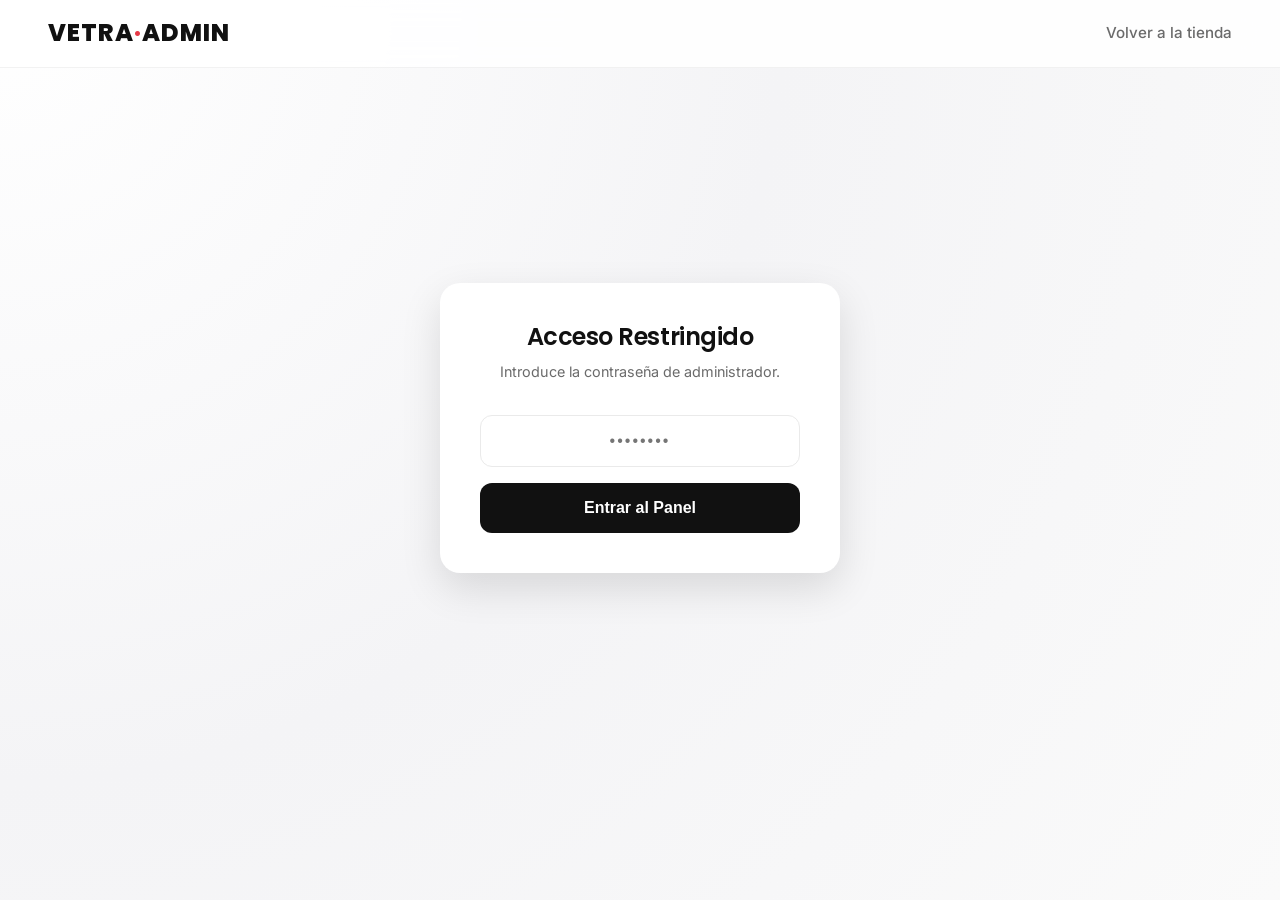
==== admin.html @ 9fa50f70 "Crear admin.html" ====
<!DOCTYPE html>
<html lang="es">
<head>
  <meta charset="UTF-8">
  <meta name="viewport" content="width=device-width, initial-scale=1.0">
  <title>Acceso Seguro — Vetra Shop</title>
  <link rel="preconnect" href="https://fonts.googleapis.com">
  <link rel="preconnect" href="https://fonts.gstatic.com" crossorigin>
  <link href="https://fonts.googleapis.com/css2?family=Inter:wght@400;500;600;700&family=Poppins:wght@500;600;700&display=swap" rel="stylesheet">
  <link rel="stylesheet" href="css/style.css">
  <style>
    .admin-container { max-width: 900px; margin: 2rem auto; padding: 0 1rem; }
    .panel { background: var(--color-superficie); padding: 1.5rem; border-radius: var(--radio-tarjeta); box-shadow: var(--sombra-media); margin-bottom: 2rem; }
    .panel h2 { margin-bottom: 1rem; color: var(--color-primario); }
    .form-grid { display: grid; grid-template-columns: 1fr 1fr; gap: 1rem; }
    .form-group { display: flex; flex-direction: column; gap: 0.4rem; margin-bottom: 1rem; }
    .form-group label { font-weight: 600; font-size: 0.9rem; }
    .form-group input, .form-group select, .form-group textarea { padding: 0.8rem; border: 1px solid var(--color-borde); border-radius: var(--radio-btn); font-family: inherit; font-size: 1rem; width: 100%; }
    .form-group input:focus, .form-group textarea:focus { border-color: var(--color-acento); outline: none; }
    
    .foto-input-group { display: flex; gap: 0.5rem; }
    .foto-input-group input { flex: 1; }
    .foto-input-group select { width: auto; cursor: pointer; font-weight: 600; background-color: #f0f0f0; }
    .preview-container { margin-top: 0.5rem; display: none; align-items: center; gap: 0.5rem; font-size: 0.85rem; color: var(--color-texto-suave); }
    .preview-container img { width: 50px; height: 50px; object-fit: cover; border-radius: 6px; border: 1px solid #ddd; }

    .lista-productos, .lista-categorias { display: flex; flex-direction: column; gap: 1rem; }
    .item-producto, .item-categoria { display: flex; flex-direction: column; gap: 1rem; padding: 1rem; border: 1px solid var(--color-borde); border-radius: var(--radio-btn); background: #fafafa; }
    .item-producto .img-info { display: flex; align-items: center; gap: 1rem; }
    .item-producto img { width: 70px; height: 70px; object-fit: cover; border-radius: 8px; background: #eee; }
    .item-producto .info, .item-categoria .info { flex: 1; }
    .item-producto h3, .item-categoria h3 { font-size: 1rem; margin-bottom: 0.2rem; }
    .item-producto p, .item-categoria p { font-size: 0.85rem; color: var(--color-texto-suave); }
    .acciones-producto { display: flex; gap: 0.5rem; width: 100%; }
    .btn-peligro { flex: 1; background: #ffe5e5; color: #c62828; border: 1px solid #ffcdcd; padding: 0.6rem; border-radius: var(--radio-btn); cursor: pointer; font-weight: 600; font-size: 0.9rem; transition: 0.2s; }
    .btn-editar { flex: 1; background: #e5f0ff; color: #1e40af; border: 1px solid #cddfff; padding: 0.6rem; border-radius: var(--radio-btn); cursor: pointer; font-weight: 600; font-size: 0.9rem; transition: 0.2s; }
    .btn-guardar { background: var(--color-primario); color: #fff; padding: 1rem; border: none; border-radius: var(--radio-btn); font-weight: 600; cursor: pointer; width: 100%; margin-top: 1rem; font-size: 1rem; }
    
    .login-container { display: flex; justify-content: center; align-items: center; min-height: 80vh; }
    .login-box { background: var(--color-superficie); padding: 2.5rem; border-radius: var(--radio-tarjeta); box-shadow: var(--sombra-fuerte); width: 100%; max-width: 400px; text-align: center; }
    .login-box h2 { margin-bottom: 0.5rem; }
    .login-box p { color: var(--color-texto-suave); margin-bottom: 2rem; font-size: 0.9rem; }
    .login-box input { width: 100%; padding: 1rem; border: 1px solid var(--color-borde); border-radius: var(--radio-btn); margin-bottom: 1rem; font-size: 1rem; text-align: center; letter-spacing: 2px; }
    .login-box button { width: 100%; padding: 1rem; background: var(--color-primario); color: #fff; border: none; border-radius: var(--radio-btn); font-weight: 600; cursor: pointer; font-size: 1rem; }
    .login-error { color: var(--color-agotado); font-size: 0.9rem; margin-bottom: 1rem; display: none; }
    
    @media (min-width: 700px) { 
      .form-grid { grid-template-columns: 1fr 1fr; } 
      .item-producto, .item-categoria { flex-direction: row; align-items: center; }
      .acciones-producto { width: auto; flex-direction: row; }
      .btn-peligro, .btn-editar { flex: none; padding: 0.5rem 1rem; }
    }
    @media (max-width: 700px) { .form-grid { grid-template-columns: 1fr; } }
  </style>
</head>
<body style="padding-bottom: 0;">

  <header>
    <h1 class="logo">VETRA<span style="color:var(--color-acento)">·</span>ADMIN</h1>
    <nav>
      <a href="index.html">Volver a la tienda</a>
      <a href="#" id="btn-salir" style="display:none; color: var(--color-agotado);" onclick="cerrarSesion()">Cerrar Sesión</a>
    </nav>
  </header>

  <div id="pantalla-login" class="login-container">
    <div class="login-box">
      <h2>Acceso Restringido</h2>
      <p>Introduce la contraseña de administrador.</p>
      <div id="error-login" class="login-error">Contraseña incorrecta. Intenta de nuevo.</div>
      <input type="password" id="input-password" placeholder="••••••••" onkeypress="if(event.key === 'Enter') verificarPassword()">
      <button onclick="verificarPassword()">Entrar al Panel</button>
    </div>
  </div>

  <main id="pantalla-admin" class="admin-container" style="display: none;">
    
    <!-- SECCIÓN: FORMULARIO PRODUCTO -->
    <div class="panel">
      <h2 id="titulo-formulario">Añadir Nuevo Producto</h2>
      <form id="form-producto">
        <input type="hidden" id="prod-id">
        <div class="form-grid">
          <div class="form-group"><label>Nombre</label><input type="text" id="prod-nombre" required></div>
          <div class="form-grid" style="gap:0.5rem;">
            <div class="form-group"><label>Precio</label><input type="number" step="0.01" id="prod-precio" required></div>
            <div class="form-group"><label>Moneda</label>
              <select id="prod-moneda">
                <option value="USD">USD ($)</option>
                <option value="CUP">CUP (CUP)</option>
              </select>
            </div>
          </div>
        </div>
        
        <div class="form-grid">
          <div class="form-group">
            <label>Categoría</label>
            <select id="prod-categoria"></select>
          </div>
          <div class="form-group"><label>Stock</label><input type="number" id="prod-stock" required></div>
        </div>
        <div class="form-grid">
          <div class="form-group"><label>Etiqueta (opcional)</label><input type="text" id="prod-badge" placeholder="Ej: NUEVO"></div>
          <div class="form-group">
            <label>Estado</label>
            <select id="prod-disponible"><option value="true">Disponible</option><option value="false">Agotado</option></select>
          </div>
        </div>
        
        <div class="form-group">
          <label>Nombre de la foto (sin extensión)</label>
          <div class="foto-input-group">
            <input type="text" id="prod-imgs" placeholder="Ej: blusa-roja" required oninput="actualizarPreview()">
            <select id="prod-extension">
              <option value=".jpg">.jpg</option>
              <option value=".png">.png</option>
              <option value=".jpeg">.jpeg</option>
              <option value=".webp">.webp</option>
              <option value=".gif">.gif</option>
            </select>
          </div>
          <div id="preview-foto" class="preview-container">
            <img id="preview-img" src="" alt="Vista previa">
            <span>Vista previa</span>
          </div>
        </div>

        <div class="form-group"><label>Descripción</label><textarea id="prod-desc" rows="2" required></textarea></div>
        <div class="form-grid">
          <div class="form-group"><label>Tallas (coma)</label><input type="text" id="prod-tallas" placeholder="S, M, L"></div>
          <div class="form-group"><label>Colores (coma)</label><input type="text" id="prod-colores" placeholder="Rojo, Azul"></div>
        </div>
        <button type="submit" class="btn-guardar">Guardar Producto</button>
        <button type="button" id="btn-cancelar" style="display:none; width:100%; margin-top:0.5rem; background:#eee; color:#333; border:none; padding:1rem; border-radius:var(--radio-btn); font-weight:600; cursor:pointer;" onclick="limpiarFormulario()">Cancelar Edición</button>
      </form>
    </div>

    <!-- SECCIÓN: LISTA PRODUCTOS -->
    <div class="panel">
      <h2>Gestionar Catálogo</h2>
      <div id="lista-admin" class="lista-productos"></div>
    </div>

    <!-- SECCIÓN: GESTIONAR CATEGORÍAS (NUEVA) -->
    <div class="panel">
      <h2>Gestionar Categorías</h2>
      <form id="form-categoria" style="display:flex; gap:0.5rem; margin-bottom:1.5rem; flex-wrap:wrap;">
        <input type="hidden" id="cat-id">
        <input type="text" id="cat-nombre" placeholder="Nombre (ej. Comida)" required style="flex:1; min-width:150px; padding:0.8rem; border:1px solid #ccc; border-radius:8px;">
        <input type="text" id="cat-icono" placeholder="Emoji (ej. 🍕)" required style="width:80px; padding:0.8rem; border:1px solid #ccc; border-radius:8px;">
        <button type="submit" style="padding:0.8rem 1.5rem; background:var(--color-primario); color:#fff; border:none; border-radius:8px; font-weight:600; cursor:pointer;">Guardar</button>
        <button type="button" id="btn-cancel-cat" style="display:none; padding:0.8rem; background:#eee; color:#333; border:none; border-radius:8px; font-weight:600; cursor:pointer;" onclick="limpiarCatForm()">X</button>
      </form>
      <div id="lista-categorias" class="lista-categorias"></div>
    </div>

  </main>

  <!-- CONEXIÓN A FIREBASE -->
  <script type="module">
    import { initializeApp } from "https://www.gstatic.com/firebasejs/10.8.0/firebase-app.js";
    import { getDatabase, ref, set, onValue } from "https://www.gstatic.com/firebasejs/10.8.0/firebase-database.js";

    const firebaseConfig = {
      apiKey: "AIzaSyAjuNIn7LCeP6QFIFU2LuELsU6SbdAGFnk",
      authDomain: "vetrashop.firebaseapp.com",
      databaseURL: "https://vetrashop-default-rtdb.firebaseio.com",
      projectId: "vetrashop",
      storageBucket: "vetrashop.firebasestorage.app",
      messagingSenderId: "612577114697",
      appId: "1:612577114697:web:7a9d1a97ae8f4c750f5d98"
    };

    const app = initializeApp(firebaseConfig);
    const db = getDatabase(app);
    const dbProductosRef = ref(db, 'productos');
    const dbCategoriasRef = ref(db, 'categorias'); // Nueva referencia para categorías

    const CLAVE_SECRETA = "Vetra2026!"; 
    const BASE_IMG_URL = "https://raw.githubusercontent.com/vicod339-svg/Vetra/main/img/";

    let productosAdmin = [];
    let categoriasAdmin = [];
    
    const formProd = document.getElementById("form-producto");
    const formCat = document.getElementById("form-categoria");
    const listaProdDiv = document.getElementById("lista-admin");
    const listaCatDiv = document.getElementById("lista-categorias");
    const selectCat = document.getElementById("prod-categoria");
    const inputImgs = document.getElementById("prod-imgs");
    const selectExt = document.getElementById("prod-extension");
    const previewCont = document.getElementById("preview-foto");
    const previewImg = document.getElementById("preview-img");

    window.actualizarPreview = function() {
      const nombre = inputImgs.value.split(",")[0].trim();
      if (nombre === "") { previewCont.style.display = "none"; return; }
      let url = nombre;
      if (!url.startsWith("http")) {
        if (!/\.(jpg|jpeg|png|webp|gif)$/i.test(url)) url += selectExt.value;
        url = BASE_IMG_URL + url;
      }
      previewImg.src = url;
      previewCont.style.display = "flex";
    };
    selectExt.addEventListener("change", actualizarPreview);

    window.verificarPassword = function() {
      if (document.getElementById("input-password").value === CLAVE_SECRETA) {
        sessionStorage.setItem("vetraAdminAuth", "true");
        mostrarPanel();
      } else {
        document.getElementById("error-login").style.display = "block";
      }
    };

    window.cerrarSesion = function() {
      sessionStorage.removeItem("vetraAdminAuth");
      location.reload();
    };

    function mostrarPanel() {
      document.getElementById("pantalla-login").style.display = "none";
      document.getElementById("pantalla-admin").style.display = "block";
      document.getElementById("btn-salir").style.display = "block";
      
      // Escuchar Productos
      onValue(dbProductosRef, (snapshot) => {
        productosAdmin = snapshot.val() || [];
        renderizarListaProd();
      });

      // Escuchar Categorías
      onValue(dbCategoriasRef, (snapshot) => {
        categoriasAdmin = snapshot.val() || [];
        renderizarListaCat();
        actualizarSelectCategorias();
      });
    }

    // ============================================
    // GESTIÓN DE CATEGORÍAS
    // ============================================
    function actualizarSelectCategorias() {
      selectCat.innerHTML = "";
      if (categoriasAdmin.length === 0) {
        selectCat.innerHTML = "<option value=''>Crea una categoría primero</option>";
        return;
      }
      categoriasAdmin.forEach(c => {
        const option = document.createElement("option");
        option.value = c.id;
        option.textContent = c.nombre;
        selectCat.appendChild(option);
      });
    }

    function renderizarListaCat() {
      listaCatDiv.innerHTML = "";
      if (categoriasAdmin.length === 0) {
        listaCatDiv.innerHTML = "<p style='color:#666;'>No hay categorías creadas.</p>";
        return;
      }
      categoriasAdmin.forEach(c => {
        const div = document.createElement("div");
        div.className = "item-categoria";
        div.innerHTML = `
          <div class="info" style="display:flex; align-items:center; gap:10px;">
            <span style="font-size:1.5rem;">${c.icono}</span>
            <div>
              <h3>${c.nombre}</h3>
              <p>ID: ${c.id}</p>
            </div>
          </div>
          <div class="acciones-producto">
            <button class="btn-peligro" onclick="eliminarCategoria('${c.id}')">Eliminar</button>
            <button class="btn-editar" onclick="editarCategoria('${c.id}')">Editar</button>
          </div>
        `;
        listaCatDiv.appendChild(div);
      });
    }

    window.eliminarCategoria = function(id) {
      if (confirm("¿Seguro que quieres eliminar esta categoría? Los productos dentro de ella se ocultarán de la tienda.")) {
        categoriasAdmin = categoriasAdmin.filter(c => c.id !== id);
        set(dbCategoriasRef, categoriasAdmin).catch(e => alert(e.message));
      }
    };

    window.editarCategoria = function(id) {
      const c = categoriasAdmin.find(cat => cat.id === id);
      if (!c) return;
      document.getElementById("cat-id").value = c.id;
      document.getElementById("cat-nombre").value = c.nombre;
      document.getElementById("cat-icono").value = c.icono;
      document.getElementById("btn-cancel-cat").style.display = "block";
    };

    window.limpiarCatForm = function() {
      formCat.reset();
      document.getElementById("cat-id").value = "";
      document.getElementById("btn-cancel-cat").style.display = "none";
    };

    formCat.addEventListener("submit", (e) => {
      e.preventDefault();
      const idEditando = document.getElementById("cat-id").value;
      const nombre = document.getElementById("cat-nombre").value.trim();
      
      // El ID se genera en minúsculas y sin espacios (ej: "Comida Rápida" -> "comidarapida")
      const idGenerado = idEditando ? idEditando : nombre.toLowerCase().replace(/\s+/g, '').normalize("NFD").replace(/[\u0300-\u036f]/g, "");

      const nuevaCat = {
        id: idGenerado,
        nombre: nombre,
        icono: document.getElementById("cat-icono").value.trim()
      };

      if (idEditando) {
        const index = categoriasAdmin.findIndex(c => c.id === idEditando);
        categoriasAdmin[index] = nuevaCat;
      } else {
        // Verificar si ya existe
        if (categoriasAdmin.some(c => c.id === idGenerado)) return alert("Esa categoría ya existe.");
        categoriasAdmin.push(nuevaCat);
      }

      set(dbCategoriasRef, categoriasAdmin).then(() => {
        limpiarCatForm();
        alert("Categoría guardada.");
      }).catch(e => alert(e.message));
    });

    // ============================================
    // GESTIÓN DE PRODUCTOS
    // ============================================
    function renderizarListaProd() {
      listaProdDiv.innerHTML = "";
      if (productosAdmin.length === 0) {
        listaProdDiv.innerHTML = "<p style='text-align:center; color:#666;'>No hay productos. Agrega el primero.</p>";
        return;
      }
      productosAdmin.forEach(p => {
        const div = document.createElement("div");
        div.className = "item-producto";
        div.innerHTML = `
          <div class="img-info">
            <img src="${p.imgs[0]}" alt="${p.nombre}" onerror="this.src='https://via.placeholder.com/70?text=Sin+Foto'">
            <div class="info">
              <h3>${p.nombre}</h3>
              <p>${p.moneda === 'CUP' ? 'CUP ' + p.precio.toFixed(2) : '$' + p.precio.toFixed(2)} — Stock: ${p.stock}</p>
            </div>
          </div>
          <div class="acciones-producto">
            <button class="btn-peligro" onclick="eliminarProducto(${p.id})">Eliminar</button>
            <button class="btn-editar" onclick="editarProducto(${p.id})">Editar</button>
          </div>
        `;
        listaProdDiv.appendChild(div);
      });
    }

    function guardarEnNube() {
      set(dbProductosRef, productosAdmin).catch((error) => alert("Error: " + error.message));
    }

    window.eliminarProducto = function(id) {
      if (confirm("¿Eliminar producto?")) {
        productosAdmin = productosAdmin.filter(p => p.id !== id);
        guardarEnNube();
      }
    };

    window.editarProducto = function(id) {
      const p = productosAdmin.find(prod => prod.id === id);
      if (!p) return;
      document.getElementById("titulo-formulario").textContent = "Editar Producto";
      document.getElementById("prod-id").value = p.id;
      document.getElementById("prod-nombre").value = p.nombre;
      document.getElementById("prod-precio").value = p.precio;
      document.getElementById("prod-moneda").value = p.moneda || "USD"; // Si no tiene, por defecto USD
      document.getElementById("prod-categoria").value = p.categoria;
      document.getElementById("prod-stock").value = p.stock;
      document.getElementById("prod-badge").value = p.badge || "";
      document.getElementById("prod-disponible").value = p.disponible.toString();
      
      let primeraImg = p.imgs[0];
      let nombreLimpio = primeraImg;
      let extDetectada = ".jpg";

      if (primeraImg.startsWith(BASE_IMG_URL)) {
        nombreLimpio = primeraImg.replace(BASE_IMG_URL, "");
        const partes = nombreLimpio.split(".");
        if (partes.length > 1) {
          extDetectada = "." + partes.pop();
          nombreLimpio = partes.join(".");
        }
      }
      
      document.getElementById("prod-imgs").value = nombreLimpio;
      const opcionExt = Array.from(selectExt.options).find(opt => opt.value === extDetectada);
      selectExt.value = opcionExt ? extDetectada : ".jpg";
      actualizarPreview();

      document.getElementById("prod-desc").value = p.descripcion;
      document.getElementById("prod-tallas").value = p.variantes && p.variantes.tallas ? p.variantes.tallas.join(", ") : "";
      document.getElementById("prod-colores").value = p.variantes && p.variantes.colores ? p.variantes.colores.join(", ") : "";
      document.getElementById("btn-cancelar").style.display = "block";
      window.scrollTo({ top: 0, behavior: 'smooth' });
    };

    window.limpiarFormulario = function() {
      formProd.reset();
      document.getElementById("prod-id").value = "";
      document.getElementById("titulo-formulario").textContent = "Añadir Nuevo Producto";
      document.getElementById("btn-cancelar").style.display = "none";
      previewCont.style.display = "none";
      selectExt.value = ".jpg";
    };

    formProd.addEventListener("submit", (e) => {
      e.preventDefault();
      const idEditando = document.getElementById("prod-id").value;
      
      const ext = selectExt.value;
      const nombresImgs = document.getElementById("prod-imgs").value.split(",");
      
      const imgsArray = nombresImgs.map(nombre => {
        let n = nombre.trim();
        if (n === "") return null;
        if (n.startsWith("http")) return n;
        if (!/\.(jpg|jpeg|png|webp|gif)$/i.test(n)) n += ext;
        return BASE_IMG_URL + n;
      }).filter(n => n !== null);

      const tallasArray = document.getElementById("prod-tallas").value.split(",").map(t => t.trim()).filter(t => t !== "");
      const coloresArray = document.getElementById("prod-colores").value.split(",").map(c => c.trim()).filter(c => c !== "");

      const variantes = {};
      if (tallasArray.length > 0) variantes.tallas = tallasArray;
      if (coloresArray.length > 0) variantes.colores = coloresArray;

      const nuevoProducto = {
        id: idEditando ? parseInt(idEditando) : Date.now(),
        nombre: document.getElementById("prod-nombre").value,
        precio: parseFloat(document.getElementById("prod-precio").value),
        moneda: document.getElementById("prod-moneda").value, // GUARDAMOS LA MONEDA
        categoria: document.getElementById("prod-categoria").value,
        stock: parseInt(document.getElementById("prod-stock").value),
        badge: document.getElementById("prod-badge").value.toUpperCase(),
        disponible: document.getElementById("prod-disponible").value === "true",
        imgs: imgsArray,
        descripcion: document.getElementById("prod-desc").value,
        variantes: Object.keys(variantes).length > 0 ? variantes : null
      };

      if (idEditando) {
        const index = productosAdmin.findIndex(p => p.id === parseInt(idEditando));
        productosAdmin[index] = nuevoProducto;
      } else {
        productosAdmin.push(nuevoProducto);
      }

      guardarEnNube();
      limpiarFormulario();
      alert("¡Producto guardado en la nube con éxito!");
    });

    document.addEventListener("DOMContentLoaded", () => {
      if (sessionStorage.getItem("vetraAdminAuth") === "true") mostrarPanel();
    });
  </script>
</body>
</html>
---- css/style.css ----
/* ============================================
   VETRA SHOP — Tema Premium Visual
   ============================================ */

:root {
  --color-primario: #111111;
  --color-acento: #E63946;
  --color-acento-hover: #c92f3b;
  --color-fondo-base: #FAFAFA;
  --color-superficie: #FFFFFF;
  --color-superficie-glass: rgba(255, 255, 255, 0.85);
  --color-borde: #EAEAEA;
  --color-texto-suave: #6B6B6B;
  --color-exito: #2E7D32;
  --color-agotado: #C62828;
  --color-poco-stock: #D97706;
  --color-whatsapp: #25D366;
  --color-whatsapp-hover: #1ebe5b;
  --fuente-titulos: 'Poppins', system-ui, sans-serif;
  --fuente-cuerpo: 'Inter', system-ui, sans-serif;
  --radio-tarjeta: 20px;
  --radio-btn: 12px;
  --sombra-suave: 0 4px 20px rgba(0,0,0,0.04);
  --sombra-media: 0 8px 30px rgba(0,0,0,0.08);
  --sombra-fuerte: 0 15px 40px rgba(0,0,0,0.12);
  --transicion: all 0.3s cubic-bezier(0.25, 0.8, 0.25, 1);
}

* { margin: 0; padding: 0; box-sizing: border-box; }
html { scroll-behavior: smooth; }

body {
  font-family: var(--fuente-cuerpo);
  background: radial-gradient(circle at 0% 0%, #ffffff 0%, #f4f4f6 50%, #fafafa 100%);
  background-attachment: fixed;
  color: var(--color-primario);
  line-height: 1.6;
  -webkit-font-smoothing: antialiased;
  overflow-x: hidden;
  padding-bottom: 65px; /* Reducido para que coincida con el nuevo alto de la barra */
}

h1, h2, h3 { font-family: var(--fuente-titulos); font-weight: 600; line-height: 1.2; letter-spacing: -0.02em; }
a { color: inherit; text-decoration: none; }
img { display: block; max-width: 100%; }

/* BARRA DE ANUNCIOS (Marquesina) */
.marquesina {
  background: var(--color-primario);
  color: #fff;
  overflow: hidden;
  white-space: nowrap;
  padding: 0.6rem 0;
  font-size: 0.85rem;
  font-weight: 500;
  letter-spacing: 0.05em;
  position: relative;
  z-index: 101;
}
.marquesina-contenido { display: inline-block; animation: desplazar 20s linear infinite; }
.marquesina-contenido span { margin: 0 1.5rem; }
@keyframes desplazar { 0% { transform: translateX(0); } 100% { transform: translateX(-50%); } }

/* HEADER SUPERIOR */
header {
  display: flex; justify-content: space-between; align-items: center;
  padding: 1.2rem 3rem;
  background: var(--color-superficie-glass);
  backdrop-filter: blur(16px); -webkit-backdrop-filter: blur(16px);
  border-bottom: 1px solid rgba(0,0,0,0.05);
  position: sticky; top: 0; z-index: 100; transition: var(--transicion);
}
header .logo { font-size: 1.5rem; letter-spacing: 1px; font-weight: 800; }
header nav { display: flex; align-items: center; gap: 2rem; font-size: 0.95rem; font-weight: 500; }
header nav a { color: var(--color-texto-suave); transition: var(--transicion); position: relative; }
header nav a::after { content: ''; position: absolute; bottom: -4px; left: 0; width: 0%; height: 2px; background: var(--color-acento); transition: var(--transicion); }
header nav a:hover { color: var(--color-primario); }
header nav a:hover::after { width: 100%; }
.btn-wa-nav { background: var(--color-whatsapp); color: #fff !important; padding: 0.6rem 1.2rem; border-radius: var(--radio-btn); font-weight: 600; box-shadow: 0 4px 12px rgba(37,211,102,0.2); }
.btn-wa-nav::after { display: none; }
.btn-wa-nav:hover { background: var(--color-whatsapp-hover); transform: translateY(-2px); box-shadow: 0 6px 16px rgba(37,211,102,0.4); }

/* NAVEGACIÓN INFERIOR (Solo visible en móviles) */
.nav-inferior { display: none; }

/* HERO CON PARALLAX */
.hero { text-align: center; padding: 10rem 1.5rem; background: linear-gradient(135deg, #0f0f0f 0%, #1a1a1a 100%); color: #fff; position: relative; overflow: hidden; display: flex; align-items: center; justify-content: center; min-height: 80vh; }
.hero-bg { position: absolute; inset: 0; background: radial-gradient(circle at 70% 20%, rgba(230,57,70,0.3), transparent 60%); background-size: cover; background-position: center; z-index: 0; }
.hero-content { position: relative; z-index: 1; transition: transform 0.1s linear; }
.hero h2 { font-size: clamp(2.5rem, 6vw, 4.5rem); margin-bottom: 1.5rem; letter-spacing: -0.04em; line-height: 1.1; }
.hero p { font-size: clamp(1.1rem, 2.5vw, 1.3rem); opacity: 0.8; margin-bottom: 3rem; max-width: 650px; margin-left: auto; margin-right: auto; }
.btn { display: inline-block; padding: 1.2rem 3rem; background: var(--color-acento); color: #fff; border-radius: 999px; font-weight: 600; font-size: 1.05rem; transition: var(--transicion); box-shadow: 0 10px 25px rgba(230,57,70,0.4); }
.btn:hover { background: var(--color-acento-hover); transform: translateY(-4px); box-shadow: 0 15px 35px rgba(230,57,70,0.6); }

/* SECCIONES Y CONTROLES */
.seccion { max-width: 1300px; margin: auto; padding: 6rem 2rem; }
.titulo-seccion { font-size: clamp(1.8rem, 4vw, 2.5rem); margin-bottom: 3rem; text-align: center; position: relative; font-weight: 700; }
.titulo-seccion::after { content: ''; display: block; width: 40px; height: 4px; background: var(--color-acento); margin: 1rem auto 0; border-radius: 4px; }
.centrado { text-align: center; margin-top: 3rem; }

.barra-controles { max-width: 800px; margin: 0 auto 2.5rem; padding: 0 2rem; display: flex; gap: 1rem; flex-wrap: wrap; }
.buscador, .selector-orden { padding: 1.1rem 1.5rem; font-family: inherit; font-size: 1rem; border: 1px solid rgba(0,0,0,0.08); border-radius: 999px; background: var(--color-superficie); color: var(--color-primario); transition: var(--transicion); outline: none; box-shadow: var(--sombra-suave); }
.buscador { flex: 1; min-width: 200px; }
.selector-orden { font-size: .95rem; cursor: pointer; }
.buscador:focus, .selector-orden:focus { border-color: var(--color-acento); box-shadow: 0 0 0 4px rgba(230,57,70,0.1), var(--sombra-suave); }
.contador-resultados { text-align: center; color: var(--color-texto-suave); font-size: .9rem; margin-bottom: 2rem; }
.sin-resultados { grid-column: 1 / -1; text-align: center; color: var(--color-texto-suave); padding: 4rem 1rem; font-size: 1.1rem; }
.sin-resultados a { color: var(--color-acento); font-weight: 600; text-decoration: underline; }

.filtros { display: flex; gap: .8rem; flex-wrap: wrap; padding: 0 2rem 2.5rem; max-width: 1200px; margin: auto; justify-content: center; }
.filtro { padding: 0.7rem 1.5rem; border: 1px solid rgba(0,0,0,0.08); background: var(--color-superficie); border-radius: 999px; cursor: pointer; font-family: inherit; font-size: .9rem; font-weight: 500; transition: var(--transicion); color: var(--color-primario); box-shadow: var(--sombra-suave); }
.filtro:hover { border-color: var(--color-primario); transform: translateY(-2px); box-shadow: var(--sombra-media); }
.filtro.activo { background: var(--color-primario); color: #fff; border-color: var(--color-primario); box-shadow: var(--sombra-media); }

/* CATEGORÍAS */
.grid-categorias { display: grid; grid-template-columns: repeat(auto-fit, minmax(200px, 1fr)); gap: 1.5rem; }
.card-categoria { background: var(--color-superficie); padding: 3rem 1.5rem; text-align: center; border-radius: var(--radio-tarjeta); box-shadow: var(--sombra-suave); transition: var(--transicion); border: 1px solid rgba(0,0,0,0.03); display: flex; flex-direction: column; align-items: center; justify-content: center; height: 100%; position: relative; overflow: hidden; }
.card-categoria:hover { transform: translateY(-8px); box-shadow: var(--sombra-fuerte); }
.card-categoria span { font-size: 3.5rem; display: block; margin-bottom: 1rem; transition: var(--transicion); }
.card-categoria:hover span { transform: scale(1.1); }
.card-categoria h3 { font-size: 1.15rem; font-weight: 600; word-break: break-word; width: 100%; }
.card-categoria::after { content: 'Ver productos →'; position: absolute; bottom: -40px; left: 0; width: 100%; padding: 1rem; background: var(--color-primario); color: #fff; font-weight: 600; font-size: 0.9rem; transition: bottom 0.3s ease; }
.card-categoria:hover::after { bottom: 0; }

/* PRODUCTOS */
.grid-productos { display: grid; grid-template-columns: repeat(auto-fill, minmax(260px, 1fr)); gap: 2.5rem; align-items: stretch; }
.card-producto { background: var(--color-superficie); border-radius: var(--radio-tarjeta); overflow: hidden; box-shadow: var(--sombra-suave); border: 1px solid rgba(0,0,0,0.03); display: flex; flex-direction: column; transition: transform 0.4s cubic-bezier(0.25, 0.8, 0.25, 1), box-shadow 0.4s ease; position: relative; will-change: transform; height: 100%; }
.card-producto:hover { box-shadow: var(--sombra-fuerte); border-color: transparent; }
.card-producto a { overflow: hidden; display: block; position: relative; background: #f8f8f8; }
.card-producto img { width: 100%; height: auto; display: block; transition: transform 0.8s cubic-bezier(0.25, 0.8, 0.25, 1); }
.card-producto:hover img { transform: scale(1.06); }
.card-producto h3 { padding: 1.5rem 1.2rem 0.4rem; font-size: 1.1rem; font-weight: 600; color: var(--color-primario); min-height: 4.2rem; display: flex; align-items: center; }
.precio { padding: 0 1.2rem; font-weight: 700; color: var(--color-acento); font-size: 1.3rem; letter-spacing: -0.02em; }
.estado { padding: .5rem 1.2rem 1.5rem; font-size: .85rem; font-weight: 500; }
.disponible { color: var(--color-exito); }
.agotado { color: var(--color-agotado); }
.poco-stock { color: var(--color-poco-stock); font-weight: 600; }

/* ETIQUETAS FLOTANTES */
.etiqueta { position: absolute; top: 15px; left: 15px; padding: 0.4rem 1rem; border-radius: 999px; font-size: 0.75rem; font-weight: 700; letter-spacing: 0.05em; z-index: 10; box-shadow: 0 4px 10px rgba(0,0,0,0.15); animation: pulse-badge 2s infinite; }
.etiqueta.nuevo { background: var(--color-primario); color: #fff; }
.etiqueta.oferta { background: var(--color-acento); color: #fff; }
@keyframes pulse-badge { 0%, 100% { transform: scale(1); } 50% { transform: scale(1.05); } }

/* BOTONES PRODUCTO */
.btn-wa { display: block; margin: auto 1.2rem 1.2rem; padding: 0.9rem; text-align: center; background: #f0f5f2; color: #1e8e4b; border: 1px solid #d5e8db; border-radius: var(--radio-btn); font-weight: 600; font-size: 0.95rem; transition: var(--transicion); }
.btn-wa:hover { background: var(--color-whatsapp); color: #fff; border-color: var(--color-whatsapp); transform: translateY(-2px); box-shadow: 0 6px 15px rgba(37,211,102,0.3); }
.btn-deshabilitado { margin: auto 1.2rem 1.2rem; padding: 0.9rem; background: #f0f0f0; color: #999; border: 1px solid transparent; border-radius: var(--radio-btn); cursor: not-allowed; font-weight: 600; font-size: 0.95rem; }
.btn-wa.grande { font-size: 1.1rem; padding: 1.2rem; margin-top: 2.5rem; border-radius: var(--radio-btn); background: var(--color-whatsapp); color: #fff; border: none; }
.btn-wa.grande:hover { background: var(--color-whatsapp-hover); }
.btn-secundario { display: inline-block; padding: 1rem 2.5rem; border: 1.5px solid var(--color-primario); color: var(--color-primario); border-radius: 999px; font-weight: 600; transition: var(--transicion); }
.btn-secundario:hover { background: var(--color-primario); color: #fff; transform: translateY(-2px); box-shadow: 0 8px 20px rgba(0,0,0,0.15); }

/* FAVORITOS Y MICRO-ANIMACIONES */
.btn-favorito { background: transparent; border: none; font-size: 1.4rem; width: 45px; height: 45px; border-radius: 50%; display: flex; align-items: center; justify-content: center; cursor: pointer; transition: var(--transicion); z-index: 10; flex-shrink: 0; filter: drop-shadow(0 2px 4px rgba(0,0,0,0.2)); }
.btn-favorito:hover { transform: scale(1.15); filter: drop-shadow(0 4px 8px rgba(0,0,0,0.3)); }
.card-producto .btn-favorito { position: absolute; top: 10px; right: 10px; opacity: 0.7; transform: translateY(-5px); }
.card-producto:hover .btn-favorito { opacity: 1; transform: translateY(0); }
@media (hover: none) { .card-producto .btn-favorito { opacity: 1; transform: translateY(0); } }
.latido { animation: latido-anim 0.3s ease-in-out; }
@keyframes latido-anim { 0% { transform: scale(1); } 50% { transform: scale(1.4); } 100% { transform: scale(1); } }

/* DETALLE PRODUCTO */
.detalle { display: grid; grid-template-columns: 1.1fr 0.9fr; gap: 5rem; padding: 5rem 2rem; max-width: 1200px; margin: auto; align-items: start; }
.detalle .info .precio { font-size: 2.2rem; padding: 0; margin-bottom: 1rem; }
.detalle .info .estado { padding: 0; margin-bottom: 2rem; font-size: 1rem; }
.detalle .info > p:last-of-type { color: var(--color-texto-suave); margin-bottom: 2rem; font-size: 1.05rem; line-height: 1.8; }
.titulo-con-favorito { display: flex; justify-content: space-between; align-items: flex-start; gap: 1rem; margin-bottom: 1.5rem; }
.titulo-con-favorito h2 { font-size: 2.5rem; margin-bottom: 0; line-height: 1.1; letter-spacing: -0.03em; }
.titulo-con-favorito .btn-favorito { filter: none; opacity: 1; transform: none; }
.galeria-contenedor { display: flex; flex-direction: column; gap: 1.5rem; position: sticky; top: 120px; }
.img-principal { width: 100%; border-radius: var(--radio-tarjeta); box-shadow: var(--sombra-media); aspect-ratio: 1/1; object-fit: cover; transition: var(--transicion); }
.galeria-miniaturas { display: flex; gap: 1rem; overflow-x: auto; padding-bottom: .5rem; }
.miniatura { width: 90px; height: 90px; object-fit: cover; border-radius: 12px; cursor: pointer; border: 2px solid transparent; opacity: .6; transition: var(--transicion); flex-shrink: 0; }
.miniatura:hover { opacity: 1; transform: translateY(-3px); box-shadow: var(--sombra-suave); }
.miniatura.activa { border-color: var(--color-acento); opacity: 1; }
.grupo-variante { margin-top: 2rem; }
.etiqueta-variante { font-size: .95rem; font-weight: 600; color: var(--color-primario); margin-bottom: 1rem; }
.opciones-variante { display: flex; gap: .8rem; flex-wrap: wrap; }
.opcion-btn { padding: 0.8rem 1.5rem; font-family: inherit; font-size: .95rem; background: var(--color-superficie); border: 1.5px solid rgba(0,0,0,0.1); border-radius: var(--radio-btn); color: var(--color-primario); cursor: pointer; transition: var(--transicion); font-weight: 500; }
.opcion-btn:hover { border-color: var(--color-primario); transform: translateY(-2px); }
.opcion-btn.activo { background: var(--color-primario); color: #fff; border-color: var(--color-primario); box-shadow: var(--sombra-media); }

/* WHATSAPP FLOTANTE */
.wa-flotante { position: fixed; bottom: 85px; right: 20px; width: 55px; height: 55px; background: var(--color-whatsapp); color: #fff; border-radius: 50%; display: flex; align-items: center; justify-content: center; font-size: 1.6rem; box-shadow: 0 10px 25px rgba(37,211,102,0.4); z-index: 999; transition: var(--transicion); }
.wa-flotante:hover { transform: scale(1.1) translateY(-5px); background: var(--color-whatsapp-hover); box-shadow: 0 15px 35px rgba(37,211,102,0.6); }

/* FOOTER Y ANIMACIONES */
footer { text-align: center; padding: 4rem 1rem; color: var(--color-texto-suave); font-size: .95rem; border-top: 1px solid rgba(0,0,0,0.05); margin-top: 5rem; background: rgba(255,255,255,0.5); backdrop-filter: blur(10px); }
.scroll-reveal { opacity: 0; transform: translateY(40px); transition: opacity 0.8s ease-out, transform 0.8s cubic-bezier(0.25, 0.8, 0.25, 1); }
.scroll-reveal.visible { opacity: 1; transform: translateY(0); }

/* ============================================
   RESPONSIVE (Móviles) 
   ============================================ */
@media (max-width: 700px) {
  header { flex-direction: column; justify-content: center; padding: 1rem 1rem; gap: 1rem; background: rgba(255,255,255,0.95); }
  header .logo { font-size: 1.3rem; text-align: center; }
  header nav { display: none; } 

  /* BARRA DE NAVEGACIÓN INFERIOR OPTIMIZADA */
  .nav-inferior {
    display: flex;
    position: fixed;
    bottom: 0;
    left: 0;
    width: 100%;
    background: rgba(255, 255, 255, 0.95);
    backdrop-filter: blur(20px);
    -webkit-backdrop-filter: blur(20px);
    border-top: 1px solid rgba(0,0,0,0.05);
    justify-content: space-around;
    padding: 0.4rem 0.5rem; /* Menos espacio interno */
    z-index: 1000;
    box-shadow: 0 -2px 10px rgba(0,0,0,0.03);
  }

  .nav-item {
    display: flex;
    flex-direction: column;
    align-items: center;
    justify-content: center;
    gap: 0.1rem; /* Icono y texto más juntos */
    color: var(--color-texto-suave);
    font-size: 0.65rem; /* Texto más pequeño */
    font-weight: 600;
    transition: var(--transicion);
    padding: 0.2rem 1rem;
  }

  .nav-item .icono { font-size: 1.1rem; transition: var(--transicion); filter: grayscale(1); opacity: 0.7; }
  
  .nav-item:hover, .nav-item.activo { color: var(--color-primario); }
  .nav-item:hover .icono, .nav-item.activo .icono { filter: grayscale(0); opacity: 1; transform: translateY(-2px); }

  .seccion { padding: 3rem 1rem; }
  .hero { padding: 6rem 1rem; min-height: 60vh; }
  
  .grid-productos { grid-template-columns: repeat(2, 1fr); gap: 1rem; align-items: stretch; }
  .grid-categorias { grid-template-columns: repeat(2, 1fr); gap: 1rem; }
  
  .card-categoria { padding: 1.5rem 0.5rem; }
  .card-categoria::after { display: none; }
  .card-categoria span { font-size: 2.5rem; }
  .card-categoria h3 { font-size: 0.95rem; line-height: 1.2; }
  
  .card-producto { border-radius: 16px; }
  .card-producto h3 { font-size: .9rem; padding: 1rem .8rem .2rem; min-height: 3.8rem; }
  .precio { font-size: 1.05rem; padding: 0 .8rem; }
  .estado { font-size: .75rem; padding: .2rem .8rem 1rem; }
  .btn-wa { margin: auto .8rem .8rem; padding: .7rem .2rem; font-size: .85rem; border-radius: 8px; }
  
  .filtros { padding: 0 1rem 1.5rem; gap: .5rem; }
  .filtro { padding: .5rem 1rem; font-size: .85rem; }
  .barra-controles { padding: 0 1rem; flex-direction: column; gap: .8rem; }
  .buscador, .selector-orden { width: 100%; padding: .9rem 1.2rem; }
  
  .detalle { grid-template-columns: 1fr; gap: 2rem; padding: 2rem 1rem; }
  .galeria-contenedor { position: relative; top: 0; }
  .titulo-con-favorito h2 { font-size: 1.8rem; }
  
  .etiqueta { top: 10px; left: 10px; padding: 0.3rem 0.8rem; font-size: 0.65rem; }
}
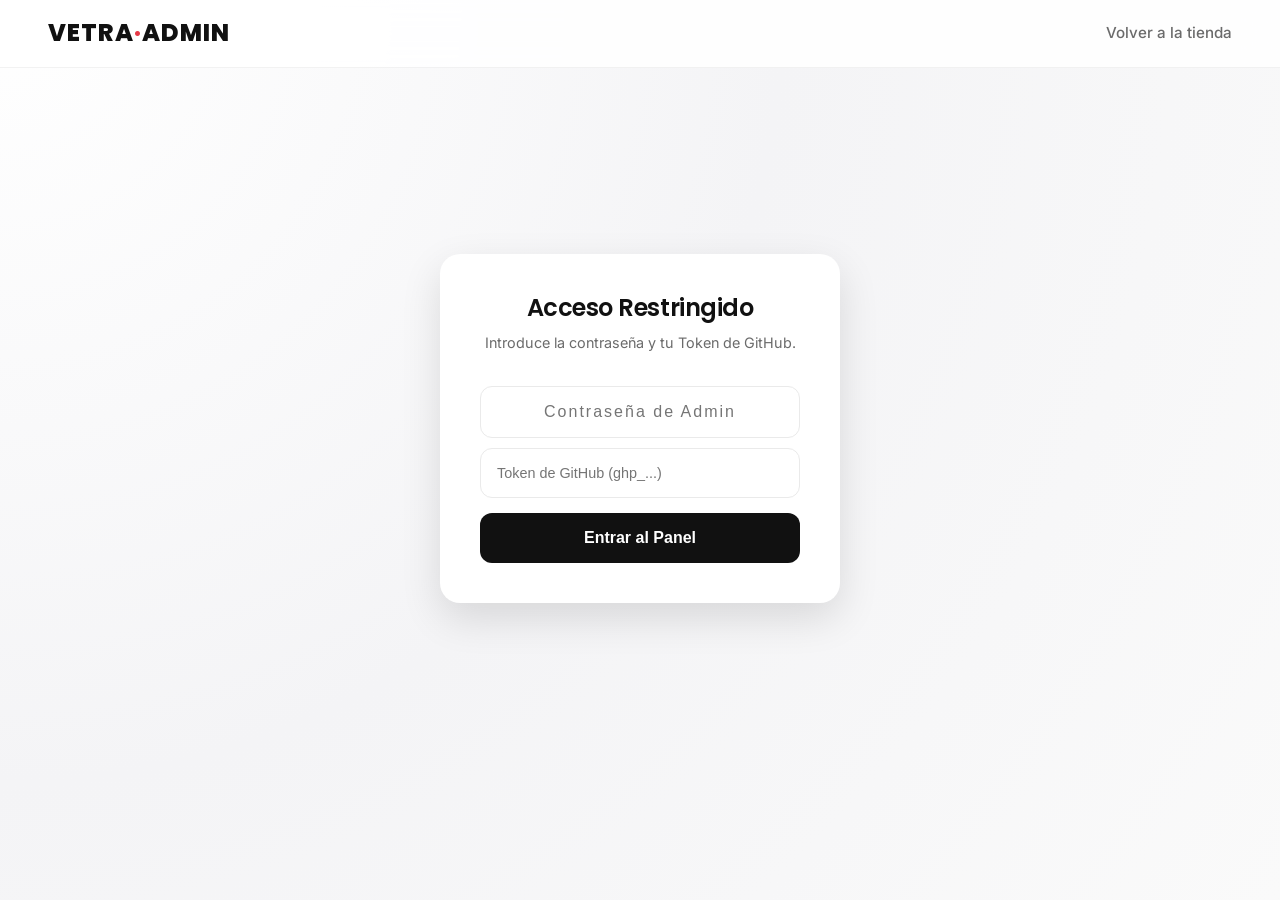
==== commit 526e94da: "Actualizar admin.html" ====
--- a/admin.html
+++ b/admin.html
@@ -17,13 +17,11 @@
     .form-group label { font-weight: 600; font-size: 0.9rem; }
     .form-group input, .form-group select, .form-group textarea { padding: 0.8rem; border: 1px solid var(--color-borde); border-radius: var(--radio-btn); font-family: inherit; font-size: 1rem; width: 100%; }
     .form-group input:focus, .form-group textarea:focus { border-color: var(--color-acento); outline: none; }
-    
     .foto-input-group { display: flex; gap: 0.5rem; }
     .foto-input-group input { flex: 1; }
     .foto-input-group select { width: auto; cursor: pointer; font-weight: 600; background-color: #f0f0f0; }
     .preview-container { margin-top: 0.5rem; display: none; align-items: center; gap: 0.5rem; font-size: 0.85rem; color: var(--color-texto-suave); }
     .preview-container img { width: 50px; height: 50px; object-fit: cover; border-radius: 6px; border: 1px solid #ddd; }
-
     .lista-productos, .lista-categorias { display: flex; flex-direction: column; gap: 1rem; }
     .item-producto, .item-categoria { display: flex; flex-direction: column; gap: 1rem; padding: 1rem; border: 1px solid var(--color-borde); border-radius: var(--radio-btn); background: #fafafa; }
     .item-producto .img-info { display: flex; align-items: center; gap: 1rem; }
@@ -32,8 +30,8 @@
     .item-producto h3, .item-categoria h3 { font-size: 1rem; margin-bottom: 0.2rem; }
     .item-producto p, .item-categoria p { font-size: 0.85rem; color: var(--color-texto-suave); }
     .acciones-producto { display: flex; gap: 0.5rem; width: 100%; }
-    .btn-peligro { flex: 1; background: #ffe5e5; color: #c62828; border: 1px solid #ffcdcd; padding: 0.6rem; border-radius: var(--radio-btn); cursor: pointer; font-weight: 600; font-size: 0.9rem; transition: 0.2s; }
-    .btn-editar { flex: 1; background: #e5f0ff; color: #1e40af; border: 1px solid #cddfff; padding: 0.6rem; border-radius: var(--radio-btn); cursor: pointer; font-weight: 600; font-size: 0.9rem; transition: 0.2s; }
+    .btn-peligro { flex: 1; background: #ffe5e5; color: #c62828; border: 1px solid #ffcdcd; padding: 0.6rem; border-radius: var(--radio-btn); cursor: pointer; font-weight: 600; font-size: 0.9rem; }
+    .btn-editar { flex: 1; background: #e5f0ff; color: #1e40af; border: 1px solid #cddfff; padding: 0.6rem; border-radius: var(--radio-btn); cursor: pointer; font-weight: 600; font-size: 0.9rem; }
     .btn-guardar { background: var(--color-primario); color: #fff; padding: 1rem; border: none; border-radius: var(--radio-btn); font-weight: 600; cursor: pointer; width: 100%; margin-top: 1rem; font-size: 1rem; }
     
     .login-container { display: flex; justify-content: center; align-items: center; min-height: 80vh; }
@@ -63,19 +61,21 @@
     </nav>
   </header>
 
+  <!-- PANTALLA DE LOGIN CON TOKEN -->
   <div id="pantalla-login" class="login-container">
     <div class="login-box">
       <h2>Acceso Restringido</h2>
-      <p>Introduce la contraseña de administrador.</p>
-      <div id="error-login" class="login-error">Contraseña incorrecta. Intenta de nuevo.</div>
-      <input type="password" id="input-password" placeholder="••••••••" onkeypress="if(event.key === 'Enter') verificarPassword()">
-      <button onclick="verificarPassword()">Entrar al Panel</button>
+      <p>Introduce la contraseña y tu Token de GitHub.</p>
+      <div id="error-login" class="login-error">Datos incorrectos.</div>
+      
+      <input type="password" id="input-password" placeholder="Contraseña de Admin" style="margin-bottom: 10px;">
+      <input type="password" id="input-token" placeholder="Token de GitHub (ghp_...)" style="margin-bottom: 15px; letter-spacing: normal; text-align: left; font-size: 0.9rem;">
+      
+      <button onclick="verificarLogin()">Entrar al Panel</button>
     </div>
   </div>
 
   <main id="pantalla-admin" class="admin-container" style="display: none;">
-    
-    <!-- SECCIÓN: FORMULARIO PRODUCTO -->
     <div class="panel">
       <h2 id="titulo-formulario">Añadir Nuevo Producto</h2>
       <form id="form-producto">
@@ -117,7 +117,6 @@
               <option value=".png">.png</option>
               <option value=".jpeg">.jpeg</option>
               <option value=".webp">.webp</option>
-              <option value=".gif">.gif</option>
             </select>
           </div>
           <div id="preview-foto" class="preview-container">
@@ -131,18 +130,16 @@
           <div class="form-group"><label>Tallas (coma)</label><input type="text" id="prod-tallas" placeholder="S, M, L"></div>
           <div class="form-group"><label>Colores (coma)</label><input type="text" id="prod-colores" placeholder="Rojo, Azul"></div>
         </div>
-        <button type="submit" class="btn-guardar">Guardar Producto</button>
+        <button type="submit" class="btn-guardar">Guardar Producto (en GitHub)</button>
         <button type="button" id="btn-cancelar" style="display:none; width:100%; margin-top:0.5rem; background:#eee; color:#333; border:none; padding:1rem; border-radius:var(--radio-btn); font-weight:600; cursor:pointer;" onclick="limpiarFormulario()">Cancelar Edición</button>
       </form>
     </div>
 
-    <!-- SECCIÓN: LISTA PRODUCTOS -->
     <div class="panel">
       <h2>Gestionar Catálogo</h2>
       <div id="lista-admin" class="lista-productos"></div>
     </div>
 
-    <!-- SECCIÓN: GESTIONAR CATEGORÍAS (NUEVA) -->
     <div class="panel">
       <h2>Gestionar Categorías</h2>
       <form id="form-categoria" style="display:flex; gap:0.5rem; margin-bottom:1.5rem; flex-wrap:wrap;">
@@ -157,32 +154,23 @@
 
   </main>
 
-  <!-- CONEXIÓN A FIREBASE -->
-  <script type="module">
-    import { initializeApp } from "https://www.gstatic.com/firebasejs/10.8.0/firebase-app.js";
-    import { getDatabase, ref, set, onValue } from "https://www.gstatic.com/firebasejs/10.8.0/firebase-database.js";
-
-    const firebaseConfig = {
-      apiKey: "AIzaSyAjuNIn7LCeP6QFIFU2LuELsU6SbdAGFnk",
-      authDomain: "vetrashop.firebaseapp.com",
-      databaseURL: "https://vetrashop-default-rtdb.firebaseio.com",
-      projectId: "vetrashop",
-      storageBucket: "vetrashop.firebasestorage.app",
-      messagingSenderId: "612577114697",
-      appId: "1:612577114697:web:7a9d1a97ae8f4c750f5d98"
-    };
-
-    const app = initializeApp(firebaseConfig);
-    const db = getDatabase(app);
-    const dbProductosRef = ref(db, 'productos');
-    const dbCategoriasRef = ref(db, 'categorias'); // Nueva referencia para categorías
-
-    const CLAVE_SECRETA = "Vetra2026!"; 
-    const BASE_IMG_URL = "https://raw.githubusercontent.com/vicod339-svg/Vetra/main/img/";
-
+  <script>
+    // ============================================
+    // CONFIGURACIÓN DE GITHUB
+    // ============================================
+    const CLAVE_SECRETA = "Vetra2026!";
+    const GITHUB_USER = "vicod339-svg";
+    const GITHUB_REPO = "Vetra";
+    const GITHUB_BRANCH = "main";
+    const ARCHIVO_DATOS = "js/datos.js";
+    const BASE_IMG_URL = `https://raw.githubusercontent.com/${GITHUB_USER}/${GITHUB_REPO}/${GITHUB_BRANCH}/img/`;
+
+    let githubToken = "";
+    let fileSha = ""; // Necesario para actualizar el archivo
     let productosAdmin = [];
     let categoriasAdmin = [];
-    
+
+    // Variables del DOM
     const formProd = document.getElementById("form-producto");
     const formCat = document.getElementById("form-categoria");
     const listaProdDiv = document.getElementById("lista-admin");
@@ -193,6 +181,159 @@
     const previewCont = document.getElementById("preview-foto");
     const previewImg = document.getElementById("preview-img");
 
+    // ============================================
+    // LOGIN
+    // ============================================
+    window.verificarLogin = function() {
+      const pass = document.getElementById("input-password").value;
+      const token = document.getElementById("input-token").value.trim();
+
+      if (pass === CLAVE_SECRETA && token.startsWith("ghp_")) {
+        githubToken = token;
+        sessionStorage.setItem("vetraAuth", "true");
+        sessionStorage.setItem("vetraToken", token);
+        mostrarPanel();
+      } else {
+        document.getElementById("error-login").style.display = "block";
+      }
+    };
+
+    window.cerrarSesion = function() {
+      sessionStorage.removeItem("vetraAuth");
+      sessionStorage.removeItem("vetraToken");
+      location.reload();
+    };
+
+    function mostrarPanel() {
+      document.getElementById("pantalla-login").style.display = "none";
+      document.getElementById("pantalla-admin").style.display = "block";
+      document.getElementById("btn-salir").style.display = "block";
+      cargarDatosDeGitHub();
+    }
+
+    // ============================================
+    // CONEXIÓN CON GITHUB (LEER)
+    // ============================================
+    async function cargarDatosDeGitHub() {
+      try {
+        // Hacemos una petición a la API de GitHub para obtener el archivo datos.js actual
+        const url = `https://api.github.com/repos/${GITHUB_USER}/${GITHUB_REPO}/contents/${ARCHIVO_DATOS}?ref=${GITHUB_BRANCH}`;
+        const res = await fetch(url, {
+          headers: { "Authorization": `token ${githubToken}` }
+        });
+
+        if (!res.ok) throw new Error("No se pudo leer el archivo de GitHub. Revisa tu Token.");
+
+        const data = await res.json();
+        fileSha = data.sha; // Guardamos el SHA para poder actualizar luego
+        
+        // El contenido viene en Base64, lo decodificamos
+        const contenido = decodeURIComponent(escape(atob(data.content)));
+        
+        // Extraemos los datos usando expresiones regulares (buscando el JSON dentro del texto)
+        const matchCat = contenido.match(/let categorias = (\[[\s\S]*?\]);/);
+        const matchProd = contenido.match(/let productos = (\[[\s\S]*?\]);/);
+
+        if (matchCat) categoriasAdmin = JSON.parse(matchCat[1]);
+        if (matchProd) productosAdmin = JSON.parse(matchProd[1]);
+
+        renderizarListaProd();
+        renderizarListaCat();
+        actualizarSelectCategorias();
+
+      } catch (error) {
+        alert("Error al cargar desde GitHub: " + error.message);
+      }
+    }
+
+    // ============================================
+    // CONEXIÓN CON GITHUB (GUARDAR)
+    // ============================================
+    async function guardarEnGitHub() {
+      try {
+        // Reconstruimos el archivo datos.js completo
+        const nuevoContenido = `
+const WHATSAPP = "5354525901"; 
+
+let categorias = ${JSON.stringify(categoriasAdmin, null, 2)};
+
+let productos = ${JSON.stringify(productosAdmin, null, 2)};
+
+// Helpers
+function formatearPrecio(p) {
+  if (p.moneda === "CUP") return \`$\${p.precio.toFixed(2)} CUP\`;
+  return \`$\${p.precio.toFixed(2)} USD\`;
+}
+
+function linkWhatsApp(producto, extra = "") {
+  const precioTexto = formatearPrecio(producto);
+  const msg = \`Hola, me interesa: \${producto.nombre}\${extra} (\${precioTexto})\`;
+  return \`https://wa.me/\${WHATSAPP}?text=\${encodeURIComponent(msg)}\`;
+}
+
+function textoStock(p) {
+  if (!p.disponible || p.stock === 0) return "❌ Agotado";
+  if (p.stock <= 5) return \`🔥 ¡Solo quedan \${p.stock}!\`;
+  return "✅ Disponible";
+}
+
+function claseStock(p) {
+  if (!p.disponible || p.stock === 0) return "agotado";
+  if (p.stock <= 5) return "poco-stock";
+  return "disponible";
+}
+
+function obtenerFavoritos() {
+  const guardados = localStorage.getItem("favoritos");
+  return guardados ? JSON.parse(guardados) : [];
+}
+function guardarFavoritos(lista) { localStorage.setItem("favoritos", JSON.stringify(lista)); }
+function toggleFavorito(id) {
+  let favs = obtenerFavoritos();
+  if (favs.includes(id)) favs = favs.filter(favId => favId !== id);
+  else favs.push(id);
+  guardarFavoritos(favs);
+}
+
+document.dispatchEvent(new Event('productosListos'));
+`;
+
+        // Codificamos en Base64
+        const contenidoBase64 = btoa(unescape(encodeURIComponent(nuevoContenido)));
+
+        // Hacemos el PUT a la API de GitHub
+        const url = `https://api.github.com/repos/${GITHUB_USER}/${GITHUB_REPO}/contents/${ARCHIVO_DATOS}`;
+        const res = await fetch(url, {
+          method: "PUT",
+          headers: {
+            "Authorization": `token ${githubToken}`,
+            "Content-Type": "application/json"
+          },
+          body: JSON.stringify({
+            message: "Actualización desde Panel Admin",
+            content: contenidoBase64,
+            sha: fileSha,
+            branch: GITHUB_BRANCH
+          })
+        });
+
+        if (!res.ok) {
+          const errData = await res.json();
+          throw new Error(errData.message || "Error al guardar en GitHub");
+        }
+        
+        // Actualizamos el SHA para la próxima vez
+        const resData = await res.json();
+        fileSha = resData.content.sha;
+
+      } catch (error) {
+        alert("Error al guardar en GitHub: " + error.message);
+      }
+    }
+
+    // ============================================
+    // LÓGICA DE LA INTERFAZ
+    // ============================================
     window.actualizarPreview = function() {
       const nombre = inputImgs.value.split(",")[0].trim();
       if (nombre === "") { previewCont.style.display = "none"; return; }
@@ -206,42 +347,6 @@
     };
     selectExt.addEventListener("change", actualizarPreview);
 
-    window.verificarPassword = function() {
-      if (document.getElementById("input-password").value === CLAVE_SECRETA) {
-        sessionStorage.setItem("vetraAdminAuth", "true");
-        mostrarPanel();
-      } else {
-        document.getElementById("error-login").style.display = "block";
-      }
-    };
-
-    window.cerrarSesion = function() {
-      sessionStorage.removeItem("vetraAdminAuth");
-      location.reload();
-    };
-
-    function mostrarPanel() {
-      document.getElementById("pantalla-login").style.display = "none";
-      document.getElementById("pantalla-admin").style.display = "block";
-      document.getElementById("btn-salir").style.display = "block";
-      
-      // Escuchar Productos
-      onValue(dbProductosRef, (snapshot) => {
-        productosAdmin = snapshot.val() || [];
-        renderizarListaProd();
-      });
-
-      // Escuchar Categorías
-      onValue(dbCategoriasRef, (snapshot) => {
-        categoriasAdmin = snapshot.val() || [];
-        renderizarListaCat();
-        actualizarSelectCategorias();
-      });
-    }
-
-    // ============================================
-    // GESTIÓN DE CATEGORÍAS
-    // ============================================
     function actualizarSelectCategorias() {
       selectCat.innerHTML = "";
       if (categoriasAdmin.length === 0) {
@@ -258,20 +363,14 @@
 
     function renderizarListaCat() {
       listaCatDiv.innerHTML = "";
-      if (categoriasAdmin.length === 0) {
-        listaCatDiv.innerHTML = "<p style='color:#666;'>No hay categorías creadas.</p>";
-        return;
-      }
+      if (categoriasAdmin.length === 0) { listaCatDiv.innerHTML = "<p style='color:#666;'>No hay categorías.</p>"; return; }
       categoriasAdmin.forEach(c => {
         const div = document.createElement("div");
         div.className = "item-categoria";
         div.innerHTML = `
           <div class="info" style="display:flex; align-items:center; gap:10px;">
             <span style="font-size:1.5rem;">${c.icono}</span>
-            <div>
-              <h3>${c.nombre}</h3>
-              <p>ID: ${c.id}</p>
-            </div>
+            <div><h3>${c.nombre}</h3><p>ID: ${c.id}</p></div>
           </div>
           <div class="acciones-producto">
             <button class="btn-peligro" onclick="eliminarCategoria('${c.id}')">Eliminar</button>
@@ -282,66 +381,9 @@
       });
     }
 
-    window.eliminarCategoria = function(id) {
-      if (confirm("¿Seguro que quieres eliminar esta categoría? Los productos dentro de ella se ocultarán de la tienda.")) {
-        categoriasAdmin = categoriasAdmin.filter(c => c.id !== id);
-        set(dbCategoriasRef, categoriasAdmin).catch(e => alert(e.message));
-      }
-    };
-
-    window.editarCategoria = function(id) {
-      const c = categoriasAdmin.find(cat => cat.id === id);
-      if (!c) return;
-      document.getElementById("cat-id").value = c.id;
-      document.getElementById("cat-nombre").value = c.nombre;
-      document.getElementById("cat-icono").value = c.icono;
-      document.getElementById("btn-cancel-cat").style.display = "block";
-    };
-
-    window.limpiarCatForm = function() {
-      formCat.reset();
-      document.getElementById("cat-id").value = "";
-      document.getElementById("btn-cancel-cat").style.display = "none";
-    };
-
-    formCat.addEventListener("submit", (e) => {
-      e.preventDefault();
-      const idEditando = document.getElementById("cat-id").value;
-      const nombre = document.getElementById("cat-nombre").value.trim();
-      
-      // El ID se genera en minúsculas y sin espacios (ej: "Comida Rápida" -> "comidarapida")
-      const idGenerado = idEditando ? idEditando : nombre.toLowerCase().replace(/\s+/g, '').normalize("NFD").replace(/[\u0300-\u036f]/g, "");
-
-      const nuevaCat = {
-        id: idGenerado,
-        nombre: nombre,
-        icono: document.getElementById("cat-icono").value.trim()
-      };
-
-      if (idEditando) {
-        const index = categoriasAdmin.findIndex(c => c.id === idEditando);
-        categoriasAdmin[index] = nuevaCat;
-      } else {
-        // Verificar si ya existe
-        if (categoriasAdmin.some(c => c.id === idGenerado)) return alert("Esa categoría ya existe.");
-        categoriasAdmin.push(nuevaCat);
-      }
-
-      set(dbCategoriasRef, categoriasAdmin).then(() => {
-        limpiarCatForm();
-        alert("Categoría guardada.");
-      }).catch(e => alert(e.message));
-    });
-
-    // ============================================
-    // GESTIÓN DE PRODUCTOS
-    // ============================================
     function renderizarListaProd() {
       listaProdDiv.innerHTML = "";
-      if (productosAdmin.length === 0) {
-        listaProdDiv.innerHTML = "<p style='text-align:center; color:#666;'>No hay productos. Agrega el primero.</p>";
-        return;
-      }
+      if (productosAdmin.length === 0) { listaProdDiv.innerHTML = "<p style='text-align:center; color:#666;'>No hay productos.</p>"; return; }
       productosAdmin.forEach(p => {
         const div = document.createElement("div");
         div.className = "item-producto";
@@ -362,14 +404,55 @@
       });
     }
 
-    function guardarEnNube() {
-      set(dbProductosRef, productosAdmin).catch((error) => alert("Error: " + error.message));
-    }
+    // ============================================
+    // EVENTOS DE PRODUCTOS Y CATEGORÍAS
+    // ============================================
+    window.eliminarCategoria = function(id) {
+      if (confirm("¿Eliminar categoría? Los productos se ocultarán.")) {
+        categoriasAdmin = categoriasAdmin.filter(c => c.id !== id);
+        guardarEnGitHub().then(() => { renderizarListaCat(); actualizarSelectCategorias(); });
+      }
+    };
+
+    window.editarCategoria = function(id) {
+      const c = categoriasAdmin.find(cat => cat.id === id);
+      if (!c) return;
+      document.getElementById("cat-id").value = c.id;
+      document.getElementById("cat-nombre").value = c.nombre;
+      document.getElementById("cat-icono").value = c.icono;
+      document.getElementById("btn-cancel-cat").style.display = "block";
+    };
+
+    window.limpiarCatForm = function() {
+      formCat.reset(); document.getElementById("cat-id").value = "";
+      document.getElementById("btn-cancel-cat").style.display = "none";
+    };
+
+    formCat.addEventListener("submit", (e) => {
+      e.preventDefault();
+      const idEditando = document.getElementById("cat-id").value;
+      const nombre = document.getElementById("cat-nombre").value.trim();
+      const idGenerado = idEditando ? idEditando : nombre.toLowerCase().replace(/\s+/g, '').normalize("NFD").replace(/[\u0300-\u036f]/g, "");
+
+      const nuevaCat = { id: idGenerado, nombre: nombre, icono: document.getElementById("cat-icono").value.trim() };
+
+      if (idEditando) {
+        const index = categoriasAdmin.findIndex(c => c.id === idEditando);
+        categoriasAdmin[index] = nuevaCat;
+      } else {
+        if (categoriasAdmin.some(c => c.id === idGenerado)) return alert("La categoría ya existe.");
+        categoriasAdmin.push(nuevaCat);
+      }
+
+      guardarEnGitHub().then(() => {
+        limpiarCatForm(); renderizarListaCat(); actualizarSelectCategorias(); alert("Categoría guardada en GitHub.");
+      });
+    });
 
     window.eliminarProducto = function(id) {
       if (confirm("¿Eliminar producto?")) {
         productosAdmin = productosAdmin.filter(p => p.id !== id);
-        guardarEnNube();
+        guardarEnGitHub().then(() => renderizarListaProd());
       }
     };
 
@@ -380,7 +463,7 @@
       document.getElementById("prod-id").value = p.id;
       document.getElementById("prod-nombre").value = p.nombre;
       document.getElementById("prod-precio").value = p.precio;
-      document.getElementById("prod-moneda").value = p.moneda || "USD"; // Si no tiene, por defecto USD
+      document.getElementById("prod-moneda").value = p.moneda || "USD";
       document.getElementById("prod-categoria").value = p.categoria;
       document.getElementById("prod-stock").value = p.stock;
       document.getElementById("prod-badge").value = p.badge || "";
@@ -389,16 +472,11 @@
       let primeraImg = p.imgs[0];
       let nombreLimpio = primeraImg;
       let extDetectada = ".jpg";
-
       if (primeraImg.startsWith(BASE_IMG_URL)) {
         nombreLimpio = primeraImg.replace(BASE_IMG_URL, "");
         const partes = nombreLimpio.split(".");
-        if (partes.length > 1) {
-          extDetectada = "." + partes.pop();
-          nombreLimpio = partes.join(".");
-        }
-      }
-      
+        if (partes.length > 1) { extDetectada = "." + partes.pop(); nombreLimpio = partes.join("."); }
+      }
       document.getElementById("prod-imgs").value = nombreLimpio;
       const opcionExt = Array.from(selectExt.options).find(opt => opt.value === extDetectada);
       selectExt.value = opcionExt ? extDetectada : ".jpg";
@@ -412,18 +490,15 @@
     };
 
     window.limpiarFormulario = function() {
-      formProd.reset();
-      document.getElementById("prod-id").value = "";
+      formProd.reset(); document.getElementById("prod-id").value = "";
       document.getElementById("titulo-formulario").textContent = "Añadir Nuevo Producto";
       document.getElementById("btn-cancelar").style.display = "none";
-      previewCont.style.display = "none";
-      selectExt.value = ".jpg";
+      previewCont.style.display = "none"; selectExt.value = ".jpg";
     };
 
     formProd.addEventListener("submit", (e) => {
       e.preventDefault();
       const idEditando = document.getElementById("prod-id").value;
-      
       const ext = selectExt.value;
       const nombresImgs = document.getElementById("prod-imgs").value.split(",");
       
@@ -437,7 +512,6 @@
 
       const tallasArray = document.getElementById("prod-tallas").value.split(",").map(t => t.trim()).filter(t => t !== "");
       const coloresArray = document.getElementById("prod-colores").value.split(",").map(c => c.trim()).filter(c => c !== "");
-
       const variantes = {};
       if (tallasArray.length > 0) variantes.tallas = tallasArray;
       if (coloresArray.length > 0) variantes.colores = coloresArray;
@@ -446,7 +520,7 @@
         id: idEditando ? parseInt(idEditando) : Date.now(),
         nombre: document.getElementById("prod-nombre").value,
         precio: parseFloat(document.getElementById("prod-precio").value),
-        moneda: document.getElementById("prod-moneda").value, // GUARDAMOS LA MONEDA
+        moneda: document.getElementById("prod-moneda").value,
         categoria: document.getElementById("prod-categoria").value,
         stock: parseInt(document.getElementById("prod-stock").value),
         badge: document.getElementById("prod-badge").value.toUpperCase(),
@@ -463,13 +537,21 @@
         productosAdmin.push(nuevoProducto);
       }
 
-      guardarEnNube();
-      limpiarFormulario();
-      alert("¡Producto guardado en la nube con éxito!");
+      guardarEnGitHub().then(() => {
+        limpiarFormulario(); renderizarListaProd(); alert("¡Producto guardado en GitHub!");
+      });
     });
 
+    // ============================================
+    // RECUPERAR SESIÓN
+    // ============================================
     document.addEventListener("DOMContentLoaded", () => {
-      if (sessionStorage.getItem("vetraAdminAuth") === "true") mostrarPanel();
+      const auth = sessionStorage.getItem("vetraAuth");
+      const token = sessionStorage.getItem("vetraToken");
+      if (auth === "true" && token) {
+        githubToken = token;
+        mostrarPanel();
+      }
     });
   </script>
 </body>
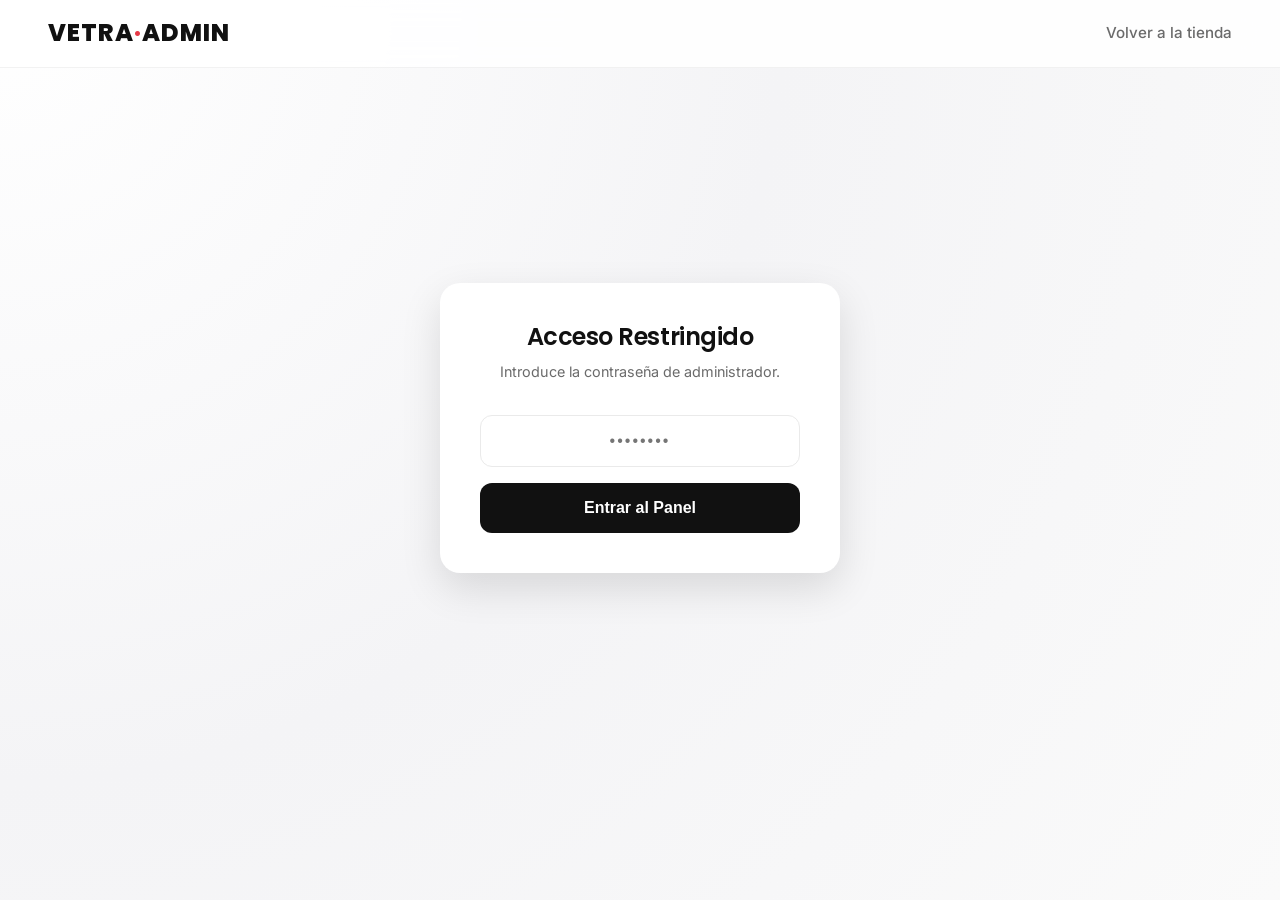
==== commit 506758f9: "Actualizar admin.html" ====
--- a/admin.html
+++ b/admin.html
@@ -61,17 +61,13 @@
     </nav>
   </header>
 
-  <!-- PANTALLA DE LOGIN CON TOKEN -->
   <div id="pantalla-login" class="login-container">
     <div class="login-box">
       <h2>Acceso Restringido</h2>
-      <p>Introduce la contraseña y tu Token de GitHub.</p>
-      <div id="error-login" class="login-error">Datos incorrectos.</div>
-      
-      <input type="password" id="input-password" placeholder="Contraseña de Admin" style="margin-bottom: 10px;">
-      <input type="password" id="input-token" placeholder="Token de GitHub (ghp_...)" style="margin-bottom: 15px; letter-spacing: normal; text-align: left; font-size: 0.9rem;">
-      
-      <button onclick="verificarLogin()">Entrar al Panel</button>
+      <p>Introduce la contraseña de administrador.</p>
+      <div id="error-login" class="login-error">Contraseña incorrecta. Intenta de nuevo.</div>
+      <input type="password" id="input-password" placeholder="••••••••" onkeypress="if(event.key === 'Enter') verificarPassword()">
+      <button onclick="verificarPassword()">Entrar al Panel</button>
     </div>
   </div>
 
@@ -130,7 +126,7 @@
           <div class="form-group"><label>Tallas (coma)</label><input type="text" id="prod-tallas" placeholder="S, M, L"></div>
           <div class="form-group"><label>Colores (coma)</label><input type="text" id="prod-colores" placeholder="Rojo, Azul"></div>
         </div>
-        <button type="submit" class="btn-guardar">Guardar Producto (en GitHub)</button>
+        <button type="submit" class="btn-guardar">Guardar Producto</button>
         <button type="button" id="btn-cancelar" style="display:none; width:100%; margin-top:0.5rem; background:#eee; color:#333; border:none; padding:1rem; border-radius:var(--radio-btn); font-weight:600; cursor:pointer;" onclick="limpiarFormulario()">Cancelar Edición</button>
       </form>
     </div>
@@ -154,23 +150,31 @@
 
   </main>
 
-  <script>
-    // ============================================
-    // CONFIGURACIÓN DE GITHUB
-    // ============================================
-    const CLAVE_SECRETA = "Vetra2026!";
-    const GITHUB_USER = "vicod339-svg";
-    const GITHUB_REPO = "Vetra";
-    const GITHUB_BRANCH = "main";
-    const ARCHIVO_DATOS = "js/datos.js";
-    const BASE_IMG_URL = `https://raw.githubusercontent.com/${GITHUB_USER}/${GITHUB_REPO}/${GITHUB_BRANCH}/img/`;
-
-    let githubToken = "";
-    let fileSha = ""; // Necesario para actualizar el archivo
+  <script type="module">
+    import { initializeApp } from "https://www.gstatic.com/firebasejs/10.8.0/firebase-app.js";
+    import { getDatabase, ref, set, onValue } from "https://www.gstatic.com/firebasejs/10.8.0/firebase-database.js";
+
+    const firebaseConfig = {
+      apiKey: "AIzaSyAjuNIn7LCeP6QFIFU2LuELsU6SbdAGFnk",
+      authDomain: "vetrashop.firebaseapp.com",
+      databaseURL: "https://vetrashop-default-rtdb.firebaseio.com",
+      projectId: "vetrashop",
+      storageBucket: "vetrashop.firebasestorage.app",
+      messagingSenderId: "612577114697",
+      appId: "1:612577114697:web:7a9d1a97ae8f4c750f5d98"
+    };
+
+    const app = initializeApp(firebaseConfig);
+    const db = getDatabase(app);
+    const dbProductosRef = ref(db, 'productos');
+    const dbCategoriasRef = ref(db, 'categorias');
+
+    const CLAVE_SECRETA = "Vetra2026!"; 
+    const BASE_IMG_URL = "https://raw.githubusercontent.com/vicod339-svg/Vetra/main/img/";
+
     let productosAdmin = [];
     let categoriasAdmin = [];
-
-    // Variables del DOM
+    
     const formProd = document.getElementById("form-producto");
     const formCat = document.getElementById("form-categoria");
     const listaProdDiv = document.getElementById("lista-admin");
@@ -181,159 +185,6 @@
     const previewCont = document.getElementById("preview-foto");
     const previewImg = document.getElementById("preview-img");
 
-    // ============================================
-    // LOGIN
-    // ============================================
-    window.verificarLogin = function() {
-      const pass = document.getElementById("input-password").value;
-      const token = document.getElementById("input-token").value.trim();
-
-      if (pass === CLAVE_SECRETA && token.startsWith("ghp_")) {
-        githubToken = token;
-        sessionStorage.setItem("vetraAuth", "true");
-        sessionStorage.setItem("vetraToken", token);
-        mostrarPanel();
-      } else {
-        document.getElementById("error-login").style.display = "block";
-      }
-    };
-
-    window.cerrarSesion = function() {
-      sessionStorage.removeItem("vetraAuth");
-      sessionStorage.removeItem("vetraToken");
-      location.reload();
-    };
-
-    function mostrarPanel() {
-      document.getElementById("pantalla-login").style.display = "none";
-      document.getElementById("pantalla-admin").style.display = "block";
-      document.getElementById("btn-salir").style.display = "block";
-      cargarDatosDeGitHub();
-    }
-
-    // ============================================
-    // CONEXIÓN CON GITHUB (LEER)
-    // ============================================
-    async function cargarDatosDeGitHub() {
-      try {
-        // Hacemos una petición a la API de GitHub para obtener el archivo datos.js actual
-        const url = `https://api.github.com/repos/${GITHUB_USER}/${GITHUB_REPO}/contents/${ARCHIVO_DATOS}?ref=${GITHUB_BRANCH}`;
-        const res = await fetch(url, {
-          headers: { "Authorization": `token ${githubToken}` }
-        });
-
-        if (!res.ok) throw new Error("No se pudo leer el archivo de GitHub. Revisa tu Token.");
-
-        const data = await res.json();
-        fileSha = data.sha; // Guardamos el SHA para poder actualizar luego
-        
-        // El contenido viene en Base64, lo decodificamos
-        const contenido = decodeURIComponent(escape(atob(data.content)));
-        
-        // Extraemos los datos usando expresiones regulares (buscando el JSON dentro del texto)
-        const matchCat = contenido.match(/let categorias = (\[[\s\S]*?\]);/);
-        const matchProd = contenido.match(/let productos = (\[[\s\S]*?\]);/);
-
-        if (matchCat) categoriasAdmin = JSON.parse(matchCat[1]);
-        if (matchProd) productosAdmin = JSON.parse(matchProd[1]);
-
-        renderizarListaProd();
-        renderizarListaCat();
-        actualizarSelectCategorias();
-
-      } catch (error) {
-        alert("Error al cargar desde GitHub: " + error.message);
-      }
-    }
-
-    // ============================================
-    // CONEXIÓN CON GITHUB (GUARDAR)
-    // ============================================
-    async function guardarEnGitHub() {
-      try {
-        // Reconstruimos el archivo datos.js completo
-        const nuevoContenido = `
-const WHATSAPP = "5354525901"; 
-
-let categorias = ${JSON.stringify(categoriasAdmin, null, 2)};
-
-let productos = ${JSON.stringify(productosAdmin, null, 2)};
-
-// Helpers
-function formatearPrecio(p) {
-  if (p.moneda === "CUP") return \`$\${p.precio.toFixed(2)} CUP\`;
-  return \`$\${p.precio.toFixed(2)} USD\`;
-}
-
-function linkWhatsApp(producto, extra = "") {
-  const precioTexto = formatearPrecio(producto);
-  const msg = \`Hola, me interesa: \${producto.nombre}\${extra} (\${precioTexto})\`;
-  return \`https://wa.me/\${WHATSAPP}?text=\${encodeURIComponent(msg)}\`;
-}
-
-function textoStock(p) {
-  if (!p.disponible || p.stock === 0) return "❌ Agotado";
-  if (p.stock <= 5) return \`🔥 ¡Solo quedan \${p.stock}!\`;
-  return "✅ Disponible";
-}
-
-function claseStock(p) {
-  if (!p.disponible || p.stock === 0) return "agotado";
-  if (p.stock <= 5) return "poco-stock";
-  return "disponible";
-}
-
-function obtenerFavoritos() {
-  const guardados = localStorage.getItem("favoritos");
-  return guardados ? JSON.parse(guardados) : [];
-}
-function guardarFavoritos(lista) { localStorage.setItem("favoritos", JSON.stringify(lista)); }
-function toggleFavorito(id) {
-  let favs = obtenerFavoritos();
-  if (favs.includes(id)) favs = favs.filter(favId => favId !== id);
-  else favs.push(id);
-  guardarFavoritos(favs);
-}
-
-document.dispatchEvent(new Event('productosListos'));
-`;
-
-        // Codificamos en Base64
-        const contenidoBase64 = btoa(unescape(encodeURIComponent(nuevoContenido)));
-
-        // Hacemos el PUT a la API de GitHub
-        const url = `https://api.github.com/repos/${GITHUB_USER}/${GITHUB_REPO}/contents/${ARCHIVO_DATOS}`;
-        const res = await fetch(url, {
-          method: "PUT",
-          headers: {
-            "Authorization": `token ${githubToken}`,
-            "Content-Type": "application/json"
-          },
-          body: JSON.stringify({
-            message: "Actualización desde Panel Admin",
-            content: contenidoBase64,
-            sha: fileSha,
-            branch: GITHUB_BRANCH
-          })
-        });
-
-        if (!res.ok) {
-          const errData = await res.json();
-          throw new Error(errData.message || "Error al guardar en GitHub");
-        }
-        
-        // Actualizamos el SHA para la próxima vez
-        const resData = await res.json();
-        fileSha = resData.content.sha;
-
-      } catch (error) {
-        alert("Error al guardar en GitHub: " + error.message);
-      }
-    }
-
-    // ============================================
-    // LÓGICA DE LA INTERFAZ
-    // ============================================
     window.actualizarPreview = function() {
       const nombre = inputImgs.value.split(",")[0].trim();
       if (nombre === "") { previewCont.style.display = "none"; return; }
@@ -346,6 +197,39 @@
       previewCont.style.display = "flex";
     };
     selectExt.addEventListener("change", actualizarPreview);
+
+    window.verificarPassword = function() {
+      if (document.getElementById("input-password").value === CLAVE_SECRETA) {
+        sessionStorage.setItem("vetraAdminAuth", "true");
+        mostrarPanel();
+      } else {
+        document.getElementById("error-login").style.display = "block";
+      }
+    };
+
+    window.cerrarSesion = function() {
+      sessionStorage.removeItem("vetraAdminAuth");
+      location.reload();
+    };
+
+    function mostrarPanel() {
+      document.getElementById("pantalla-login").style.display = "none";
+      document.getElementById("pantalla-admin").style.display = "block";
+      document.getElementById("btn-salir").style.display = "block";
+      
+      onValue(dbProductosRef, (snapshot) => {
+        const data = snapshot.val();
+        productosAdmin = data ? Object.values(data) : []; 
+        renderizarListaProd();
+      });
+
+      onValue(dbCategoriasRef, (snapshot) => {
+        const data = snapshot.val();
+        categoriasAdmin = data ? Object.values(data) : [];
+        renderizarListaCat();
+        actualizarSelectCategorias();
+      });
+    }
 
     function actualizarSelectCategorias() {
       selectCat.innerHTML = "";
@@ -404,13 +288,10 @@
       });
     }
 
-    // ============================================
-    // EVENTOS DE PRODUCTOS Y CATEGORÍAS
-    // ============================================
     window.eliminarCategoria = function(id) {
-      if (confirm("¿Eliminar categoría? Los productos se ocultarán.")) {
+      if (confirm("¿Eliminar categoría?")) {
         categoriasAdmin = categoriasAdmin.filter(c => c.id !== id);
-        guardarEnGitHub().then(() => { renderizarListaCat(); actualizarSelectCategorias(); });
+        set(dbCategoriasRef, categoriasAdmin);
       }
     };
 
@@ -444,15 +325,15 @@
         categoriasAdmin.push(nuevaCat);
       }
 
-      guardarEnGitHub().then(() => {
-        limpiarCatForm(); renderizarListaCat(); actualizarSelectCategorias(); alert("Categoría guardada en GitHub.");
+      set(dbCategoriasRef, categoriasAdmin).then(() => {
+        limpiarCatForm(); alert("Categoría guardada.");
       });
     });
 
     window.eliminarProducto = function(id) {
       if (confirm("¿Eliminar producto?")) {
         productosAdmin = productosAdmin.filter(p => p.id !== id);
-        guardarEnGitHub().then(() => renderizarListaProd());
+        set(dbProductosRef, productosAdmin);
       }
     };
 
@@ -537,21 +418,13 @@
         productosAdmin.push(nuevoProducto);
       }
 
-      guardarEnGitHub().then(() => {
-        limpiarFormulario(); renderizarListaProd(); alert("¡Producto guardado en GitHub!");
+      set(dbProductosRef, productosAdmin).then(() => {
+        limpiarFormulario(); alert("¡Producto guardado!");
       });
     });
 
-    // ============================================
-    // RECUPERAR SESIÓN
-    // ============================================
     document.addEventListener("DOMContentLoaded", () => {
-      const auth = sessionStorage.getItem("vetraAuth");
-      const token = sessionStorage.getItem("vetraToken");
-      if (auth === "true" && token) {
-        githubToken = token;
-        mostrarPanel();
-      }
+      if (sessionStorage.getItem("vetraAdminAuth") === "true") mostrarPanel();
     });
   </script>
 </body>
